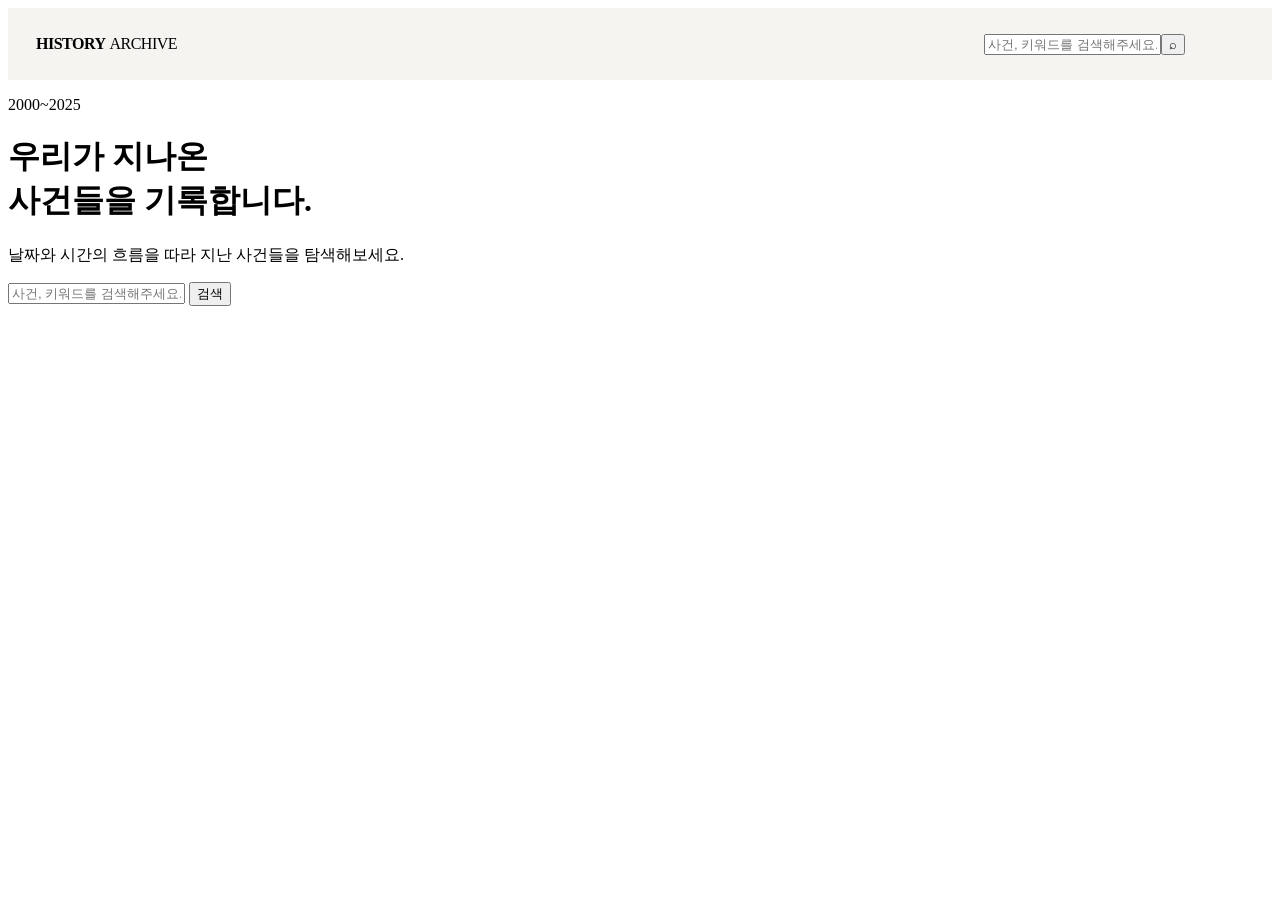
==== index.html @ ca80ea74 "1 1" ====
<!DOCTYPE html>
<html lang="en">
    <head>
        <meta charset="UTF-8" />
        <title>HISTIORY ARCHIVE</title>
        <link rel="stylesheet" href="css/default.css">
    </head>
    <body>
        
        <div id="header">
            <div class="inner">
                <a href="#" class="logo">HISTORY<span>ARCHIVE</span></a>
                <div class="header_search">
                    <input id="HeaderSearchInput" placeholder="사건, 키워드를 검색해주세요.">
                    <button id="HeaderSearchButton" >⌕</button>
                </div>
            </div>
        </div>
        
        <div id="visual">
            <div class="inner">
               <div class="visual_p">
                    <p class="eyebrow">2000~2025</p>
                    <h1>우리가 지나온<br><strong>사건들을 기록합니다.</strong></h1>
                    <p class="description">날짜와 시간의 흐름을 따라 지난 사건들을 탐색해보세요.</p>
               </div>
               <div class="visual_search">
                    <input id="VisualSearchInput" placeholder="사건, 키워드를 검색해주세요.">
                    <button id="VisualSearchButton" >검색</button>
                </div>
                
            </div>
        </div>
        
        
        
        <script src="js/default.js"></script>
    </body>
</html>
---- css/default.css ----
@media(max-width:800px){
    .header_search{display:none}
    .visual_p{padding:80px 22px}
    .visual_p h1{letter-spacing:-2px}
    
    /*
    .timeline-section{padding:70px 22px}
    .section-header{align-items:start;flex-direction:column}
    .year-list{max-width:calc(100vw - 150px)}
    .month-timeline{overflow-x:auto;grid-template-columns:repeat(12,88px);padding-bottom:8px}
    .events-header{align-items:start;gap:14px;flex-direction:column}
    .event-item{grid-template-columns:1fr;gap:7px}
    .event-category{text-align:left}
    .detail-card{padding:50px 24px;margin:20px auto}
    .footer-inner{flex-direction:column;gap:12px}
    */
}












#header{height:72px;border-bottom:1px solid var(--line);position:sticky;top:0;z-index:20;background:rgba(244,243,239,.9);backdrop-filter:blur(12px)}
#header .inner{height:100%;max-width:1240px;margin:auto;padding:0 28px;display:flex;align-items:center;justify-content:space-between}

.logo{color:var(--text);text-decoration:none;font-size:16px;font-weight:800;letter-spacing:-.5px}
.logo span{font-weight:400;margin-left:4px}

.header_search{width:260px;display:flex;border-bottom:1px solid var(--text)}
.HeaderSearchInput{width:100%;border:0;outline:0;background:transparent;padding:8px 4px;font-size:13px}
.HeaderSearchButton{border:0;background:transparent;cursor:pointer;font-size:21px}
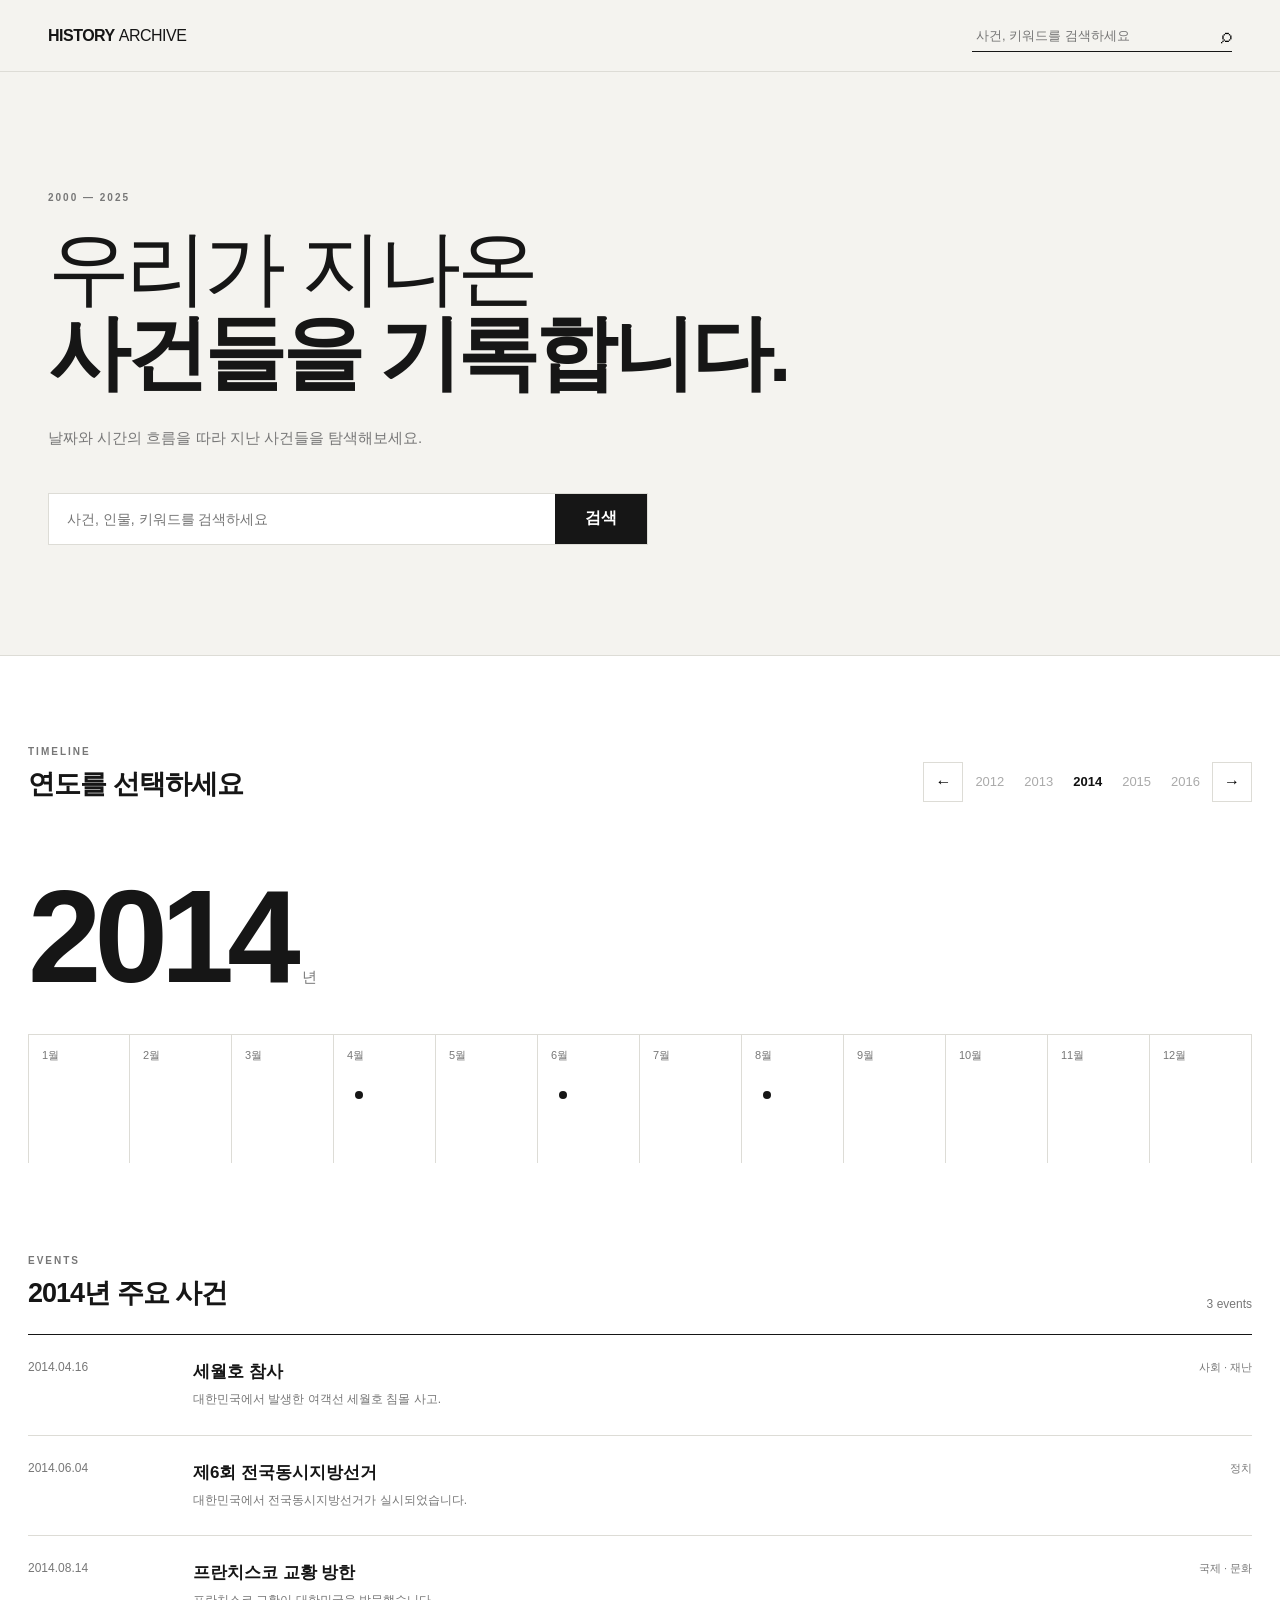
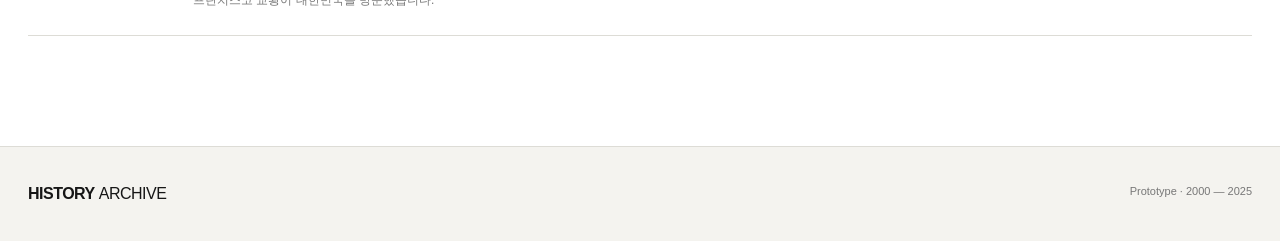
==== commit 2fcddc1a: "3 3" ====
--- a/index.html
+++ b/index.html
@@ -1,39 +1,96 @@
 <!DOCTYPE html>
-<html lang="en">
-    <head>
-        <meta charset="UTF-8" />
-        <title>HISTIORY ARCHIVE</title>
-        <link rel="stylesheet" href="css/default.css">
-    </head>
-    <body>
-        
-        <div id="header">
-            <div class="inner">
-                <a href="#" class="logo">HISTORY<span>ARCHIVE</span></a>
-                <div class="header_search">
-                    <input id="HeaderSearchInput" placeholder="사건, 키워드를 검색해주세요.">
-                    <button id="HeaderSearchButton" >⌕</button>
-                </div>
-            </div>
-        </div>
-        
-        <div id="visual">
-            <div class="inner">
-               <div class="visual_p">
-                    <p class="eyebrow">2000~2025</p>
-                    <h1>우리가 지나온<br><strong>사건들을 기록합니다.</strong></h1>
-                    <p class="description">날짜와 시간의 흐름을 따라 지난 사건들을 탐색해보세요.</p>
-               </div>
-               <div class="visual_search">
-                    <input id="VisualSearchInput" placeholder="사건, 키워드를 검색해주세요.">
-                    <button id="VisualSearchButton" >검색</button>
-                </div>
-                
-            </div>
-        </div>
-        
-        
-        
-        <script src="js/default.js"></script>
-    </body>
+<html lang="ko">
+<head>
+<meta charset="UTF-8">
+<title>History Archive</title>
+<link rel="stylesheet" href="css/default.css">
+</head>
+  
+  
+<body>
+  
+<header class="header">
+  <div class="header-inner">
+    <a class="logo" href="#">HISTORY<span>ARCHIVE</span></a>
+    <div class="header-search">
+      <input id="searchInput" placeholder="사건, 키워드를 검색하세요">
+      <button id="searchButton">⌕</button>
+    </div>
+  </div>
+</header>
+
+<main>
+  
+<section class="hero">
+  <p class="eyebrow">2000 — 2025</p>
+  <h1>우리가 지나온<br><strong>사건들을 기록합니다.</strong></h1>
+  <p class="description">날짜와 시간의 흐름을 따라 지난 사건들을 탐색해보세요.</p>
+  <div class="main-search">
+    <input id="mainSearchInput" placeholder="사건, 인물, 키워드를 검색하세요">
+    <button id="mainSearchButton">검색</button>
+  </div>
+</section>
+
+
+<section class="timeline-section">
+  <div class="section-header">
+    <div>
+      <p class="eyebrow">TIMELINE</p>
+      <h2>연도를 선택하세요</h2>
+    </div>
+    <div class="year-control">
+      <button id="prevYear" class="arrow">←</button>
+      <div id="yearList" class="year-list"></div>
+      <button id="nextYear" class="arrow">→</button>
+    </div>
+  </div>
+  
+  
+  <div class="selected-year"><span id="selectedYear">2014</span><small>년</small></div>
+  <div id="monthTimeline" class="month-timeline"></div>
+
+  <div class="events-area">
+    <div class="events-header">
+      <div>
+        <p class="eyebrow">EVENTS</p>
+        <h2><span id="eventYear">2014</span>년 주요 사건</h2>
+      </div>
+      <div class="event-count"><span id="eventCount">0</span> events</div>
+    </div>
+    <div id="eventList" class="event-list"></div>
+  </div>
+</section>
+</main>
+  
+  
+
+<div id="detailSection" class="detail-overlay">
+  <article class="detail-card">
+    <button id="closeDetail" class="close">×</button>
+    <p id="detailDate" class="detail-date"></p>
+    <h2 id="detailTitle"></h2>
+    <div class="detail-meta"><span id="detailCountry"></span><span id="detailCategory"></span></div>
+    <hr>
+    <h3>사건 개요</h3>
+    <p id="detailDescription"></p>
+    <hr>
+    <h3>키워드</h3>
+    <div id="detailKeywords" class="keywords"></div>
+    <hr>
+    <h3>출처</h3>
+    <p class="muted">프로토타입에서는 샘플 출처 영역입니다.</p>
+  </article>
+</div>
+
+    
+
+<footer class="footer">
+  <div class="footer-inner">
+    <div class="logo">HISTORY<span>ARCHIVE</span></div>
+    <p>Prototype · 2000 — 2025</p>
+  </div>
+</footer>
+
+<script src="js/default.js"></script>
+</body>
 </html>
--- a/css/default.css
+++ b/css/default.css
@@ -1,9 +1,90 @@
+*{box-sizing:border-box;margin:0;padding:0}
+:root{--bg:#f4f3ef;--paper:#fff;--text:#161616;--muted:#777;--line:#dddcd6}
+html{scroll-behavior:smooth}
+body{font-family:-apple-system,BlinkMacSystemFont,"Pretendard","Noto Sans KR",sans-serif;background:var(--bg);color:var(--text)}
+button,input{font:inherit}
+
+
+.header{height:72px;border-bottom:1px solid var(--line);position:sticky;top:0;z-index:20;background:rgba(244,243,239,.9);backdrop-filter:blur(12px)}
+.header-inner{height:100%;max-width:1240px;margin:auto;padding:0 28px;display:flex;align-items:center;justify-content:space-between}
+
+.logo{color:var(--text);text-decoration:none;font-size:16px;font-weight:800;letter-spacing:-.5px}
+.logo span{font-weight:400;margin-left:4px}
+
+.header-search{width:260px;display:flex;border-bottom:1px solid var(--text)}
+.header-search input{width:100%;border:0;outline:0;background:transparent;padding:8px 4px;font-size:13px}
+.header-search button{border:0;background:transparent;cursor:pointer;font-size:21px}
+
+.hero{max-width:1240px;margin:auto;padding:120px 28px 110px}
+.eyebrow{font-size:10px;letter-spacing:2px;font-weight:800;color:var(--muted)}
+.hero h1{margin-top:22px;font-size:clamp(42px,7vw,82px);line-height:1.04;letter-spacing:-4px;font-weight:300}
+.hero h1 strong{font-weight:800}
+
+.description{margin-top:28px;color:var(--muted);font-size:15px;line-height:1.8}
+
+.main-search{margin-top:42px;width:min(600px,100%);display:flex;background:var(--paper);border:1px solid var(--line)}
+.main-search input{flex:1;border:0;outline:0;padding:17px 18px;font-size:14px}
+.main-search button{width:92px;border:0;background:var(--text);color:#fff;cursor:pointer;font-weight:700}
+
+.timeline-section{background:var(--paper);border-top:1px solid var(--line);padding:90px 28px 110px}
+.section-header,.events-area{max-width:1240px;margin:auto}
+.section-header{display:flex;justify-content:space-between;align-items:end;gap:30px}
+.section-header h2,.events-header h2{font-size:27px;letter-spacing:-1px;margin-top:9px}
+
+.year-control{display:flex;align-items:center;gap:12px}
+.arrow{width:40px;height:40px;background:#fff;border:1px solid var(--line);cursor:pointer}
+.arrow:hover{background:#161616;color:#fff}
+.year-list{display:flex;gap:20px;max-width:470px;overflow:hidden}
+.year{flex:none;color:#aaa;font-size:13px;cursor:pointer}
+.year.active{color:#111;font-weight:800}
+
+.selected-year{max-width:1240px;margin:76px auto 38px;display:flex;align-items:baseline;gap:8px}
+.selected-year span{font-size:clamp(70px,11vw,132px);line-height:.9;font-weight:800;letter-spacing:-7px}
+.selected-year small{color:var(--muted);font-size:15px}
+
+.month-timeline{max-width:1240px;margin:auto;display:grid;grid-template-columns:repeat(12,1fr);border-top:1px solid var(--line)}
+.month{height:128px;border-right:1px solid var(--line);position:relative}
+.month:first-child{border-left:1px solid var(--line)}
+.month-name{display:block;padding:13px;font-size:11px;color:var(--muted)}
+
+.month-events{height:88px;position:relative}
+.event-dot{position:absolute;width:8px;height:8px;background:#161616;border-radius:50%;transform:translateX(-50%);cursor:pointer;transition:.2s}
+.event-dot:hover{transform:translateX(-50%) scale(1.8)}
+
+.events-area{margin-top:92px}
+.events-header{display:flex;align-items:end;justify-content:space-between;border-bottom:1px solid #161616;padding-bottom:23px}
+.event-count{font-size:12px;color:var(--muted)}
+
+.event-item{display:grid;grid-template-columns:140px 1fr 170px;gap:25px;padding:25px 0;border-bottom:1px solid var(--line);cursor:pointer;transition:.2s}
+.event-item:hover{padding-left:9px}
+.event-date{font-size:12px;color:var(--muted)}
+.event-title{font-size:17px;font-weight:750}
+.event-summary{margin-top:7px;color:var(--muted);font-size:12px;line-height:1.6}
+.event-category{text-align:right;color:var(--muted);font-size:11px}
+
+.empty{padding:40px 0;color:var(--muted);font-size:14px}
+.detail-overlay{display:none;position:fixed;inset:0;background:rgba(0,0,0,.42);z-index:50;overflow:auto;padding:30px}
+.detail-overlay.show{display:block}
+.detail-card{position:relative;width:min(780px,100%);margin:50px auto;background:#fff;padding:65px}
+.close{position:absolute;right:22px;top:22px;width:38px;height:38px;background:#fff;border:1px solid var(--line);font-size:24px;cursor:pointer}
+.detail-date{font-size:12px;color:var(--muted)}
+.detail-card h2{font-size:clamp(36px,6vw,58px);letter-spacing:-3px;margin-top:18px}
+.detail-meta{display:flex;gap:10px;color:var(--muted);font-size:12px;margin-top:18px}
+.detail-card hr{border:0;border-top:1px solid var(--line);margin:42px 0}
+.detail-card h3{font-size:13px;margin-bottom:13px}
+.detail-card p{line-height:1.9;font-size:14px;color:#555}
+.keywords{display:flex;flex-wrap:wrap;gap:7px}
+.keyword{background:var(--bg);padding:7px 10px;font-size:11px}
+.muted{color:var(--muted)!important}
+.footer{border-top:1px solid var(--line);padding:38px 28px}
+.footer-inner{max-width:1240px;margin:auto;display:flex;justify-content:space-between}
+.footer p{font-size:11px;color:var(--muted)}
+
+
 @media(max-width:800px){
-    .header_search{display:none}
-    .visual_p{padding:80px 22px}
-    .visual_p h1{letter-spacing:-2px}
-    
-    /*
+    .header-search{display:none}
+    .hero{padding:80px 22px}
+    .hero h1{letter-spacing:-2px}
     .timeline-section{padding:70px 22px}
     .section-header{align-items:start;flex-direction:column}
     .year-list{max-width:calc(100vw - 150px)}
@@ -13,26 +94,4 @@
     .event-category{text-align:left}
     .detail-card{padding:50px 24px;margin:20px auto}
     .footer-inner{flex-direction:column;gap:12px}
-    */
 }
-
-
-
-
-
-
-
-
-
-
-
-
-#header{height:72px;border-bottom:1px solid var(--line);position:sticky;top:0;z-index:20;background:rgba(244,243,239,.9);backdrop-filter:blur(12px)}
-#header .inner{height:100%;max-width:1240px;margin:auto;padding:0 28px;display:flex;align-items:center;justify-content:space-between}
-
-.logo{color:var(--text);text-decoration:none;font-size:16px;font-weight:800;letter-spacing:-.5px}
-.logo span{font-weight:400;margin-left:4px}
-
-.header_search{width:260px;display:flex;border-bottom:1px solid var(--text)}
-.HeaderSearchInput{width:100%;border:0;outline:0;background:transparent;padding:8px 4px;font-size:13px}
-.HeaderSearchButton{border:0;background:transparent;cursor:pointer;font-size:21px}
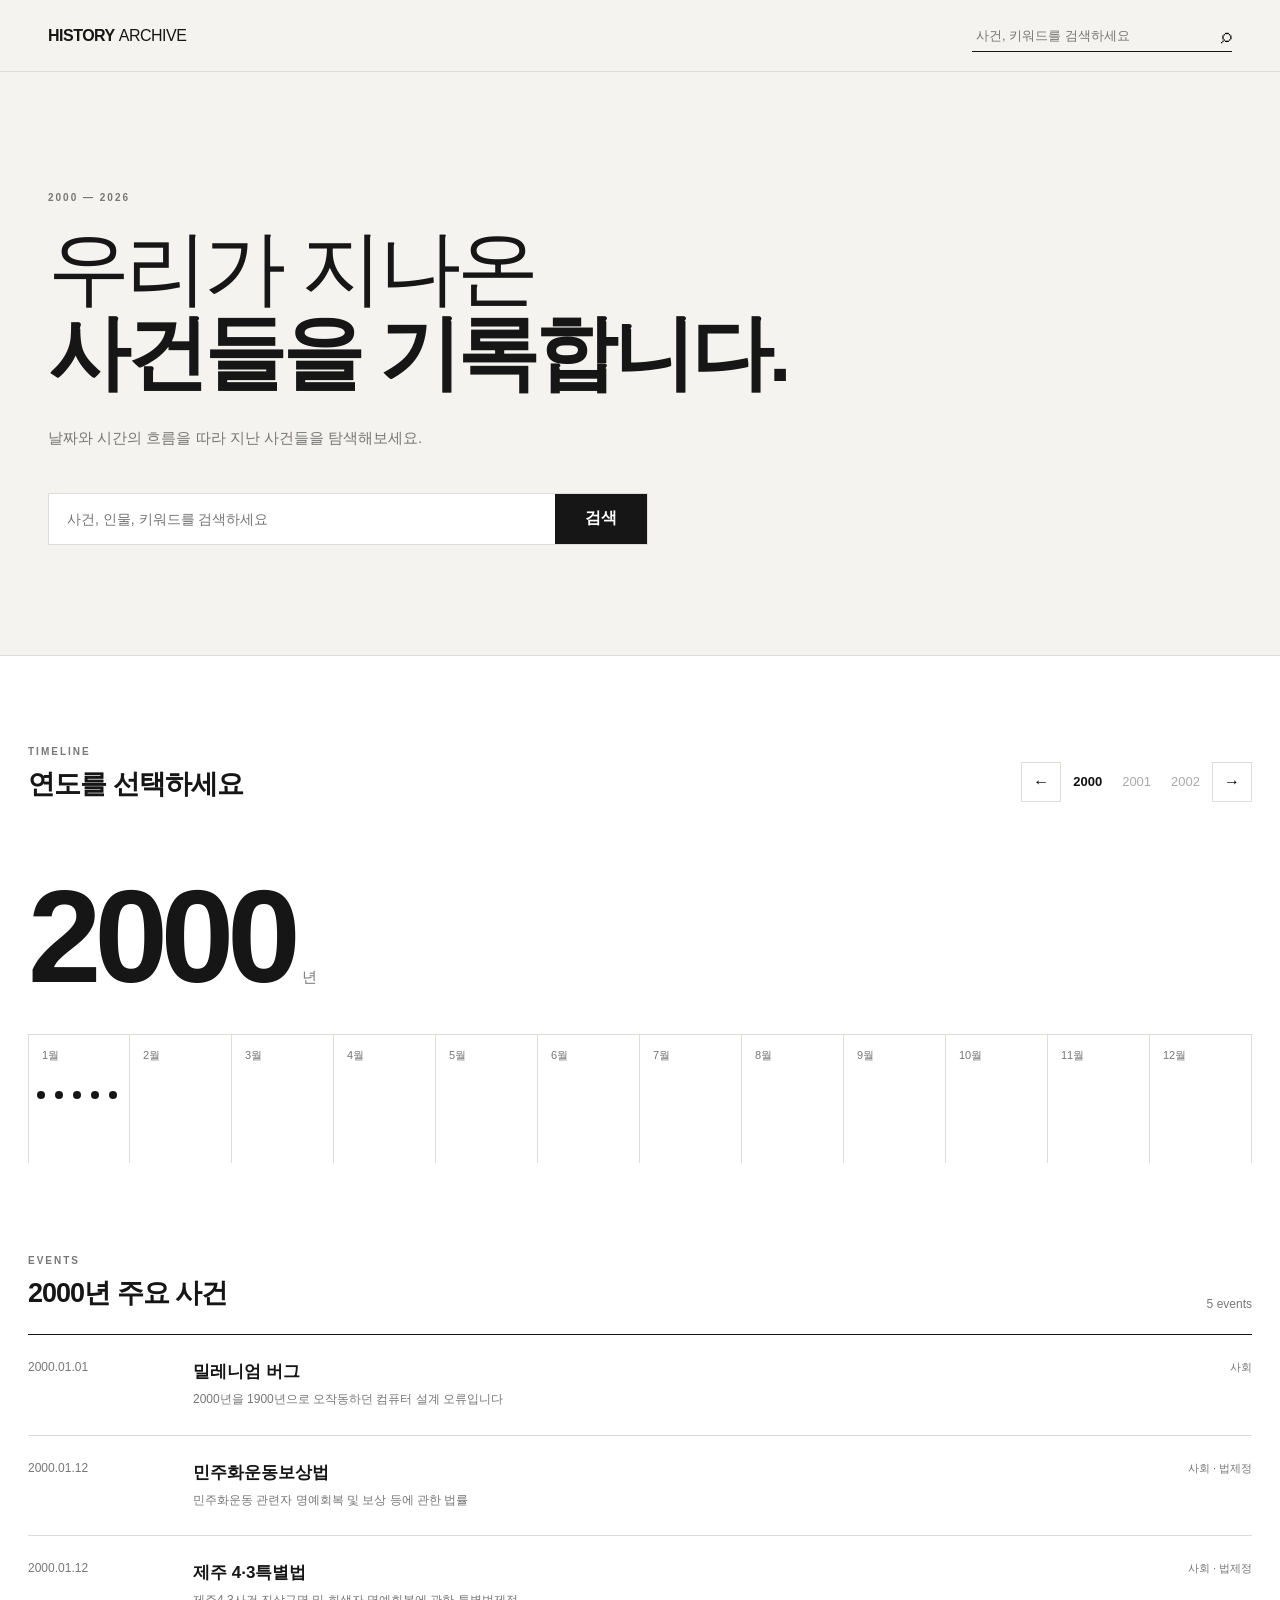
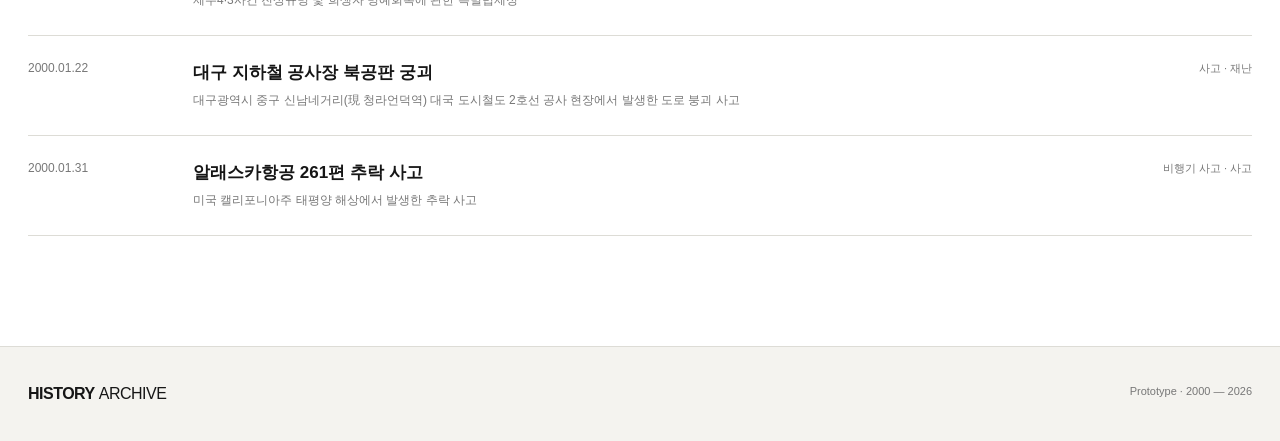
==== commit dd2c1f65: "s a" ====
--- a/index.html
+++ b/index.html
@@ -2,13 +2,15 @@
 <html lang="ko">
 <head>
 <meta charset="UTF-8">
-<title>History Archive</title>
+<meta name="viewport" content="width=device-width, initial-scale=1.0">
+<title>History Archive — Prototype</title>
 <link rel="stylesheet" href="css/default.css">
 </head>
   
   
 <body>
   
+<!--헤더-->
 <header class="header">
   <div class="header-inner">
     <a class="logo" href="#">HISTORY<span>ARCHIVE</span></a>
@@ -21,8 +23,9 @@
 
 <main>
   
+<!--비주얼-->
 <section class="hero">
-  <p class="eyebrow">2000 — 2025</p>
+  <p class="eyebrow">2000 — 2026</p>
   <h1>우리가 지나온<br><strong>사건들을 기록합니다.</strong></h1>
   <p class="description">날짜와 시간의 흐름을 따라 지난 사건들을 탐색해보세요.</p>
   <div class="main-search">
@@ -31,7 +34,7 @@
   </div>
 </section>
 
-
+<!--컨텐츠1-->
 <section class="timeline-section">
   <div class="section-header">
     <div>
@@ -46,6 +49,8 @@
   </div>
   
   
+  
+<!--컨텐츠 2-->
   <div class="selected-year"><span id="selectedYear">2014</span><small>년</small></div>
   <div id="monthTimeline" class="month-timeline"></div>
 
@@ -63,7 +68,10 @@
 </main>
   
   
-
+  
+  
+  
+<!--보여주기-->
 <div id="detailSection" class="detail-overlay">
   <article class="detail-card">
     <button id="closeDetail" class="close">×</button>
@@ -81,16 +89,18 @@
     <p class="muted">프로토타입에서는 샘플 출처 영역입니다.</p>
   </article>
 </div>
-
-    
-
+  
+<!--푸터-->
 <footer class="footer">
   <div class="footer-inner">
     <div class="logo">HISTORY<span>ARCHIVE</span></div>
-    <p>Prototype · 2000 — 2025</p>
+    <p>Prototype · 2000 — 2026</p>
   </div>
 </footer>
+  
+  
+<script src="js/data.js"></script>
+<script src="js/default.js"></script>
 
-<script src="js/default.js"></script>
 </body>
 </html>
--- a/css/default.css
+++ b/css/default.css
@@ -47,9 +47,15 @@
 .month:first-child{border-left:1px solid var(--line)}
 .month-name{display:block;padding:13px;font-size:11px;color:var(--muted)}
 
-.month-events{height:88px;position:relative}
-.event-dot{position:absolute;width:8px;height:8px;background:#161616;border-radius:50%;transform:translateX(-50%);cursor:pointer;transition:.2s}
-.event-dot:hover{transform:translateX(-50%) scale(1.8)}
+.month-events{/*height:88px;position:relative;*/ display: flex; flex-wrap: wrap; gap:10px; margin-top: 15px; margin-left: 8px;}
+.event-dot{
+    /*position:absolute;width:8px;height:8px;background:#161616;border-radius:50%;transform:translateX(-50%);cursor:pointer;transition:.2s; */
+    width: 8px; height: 8px; background: #161616; border-radius: 50%; cursor:pointer; transition: 0.2s;
+}
+.event-dot:hover{
+    /*transform:translateX(-50%) scale(1.8)*/
+    transform: scale(1.8);
+}
 
 .events-area{margin-top:92px}
 .events-header{display:flex;align-items:end;justify-content:space-between;border-bottom:1px solid #161616;padding-bottom:23px}
